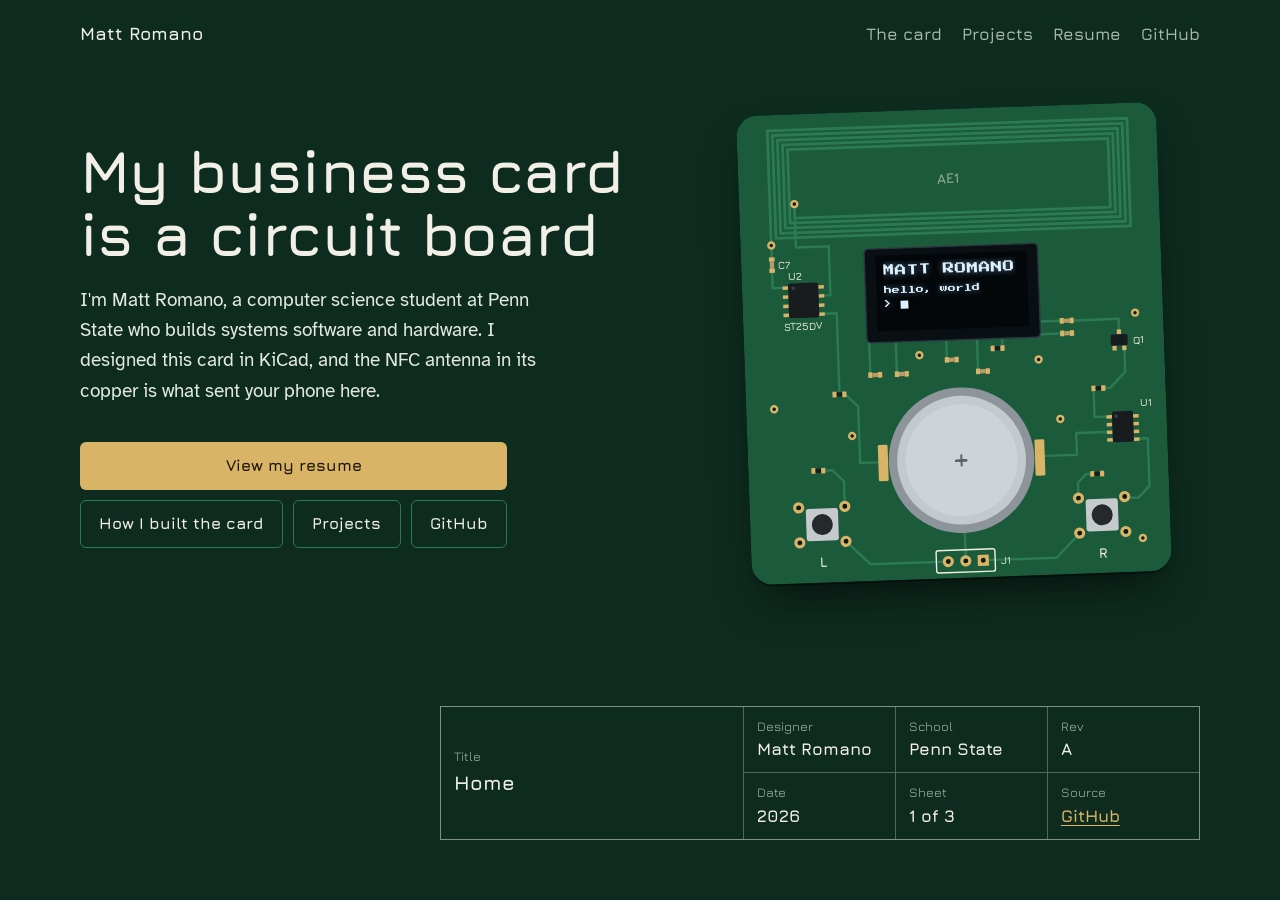
==== index.html @ 40fd9f84 "Added HTML/CSS files for page" ====
<!doctype html>
<html lang="en">
<head>
<meta charset="utf-8">
<meta name="viewport" content="width=device-width, initial-scale=1">
<title>Matt Romano | PCB Business Card</title>
<meta name="description" content="Matt Romano, computer science at Penn State. This site is linked from the NFC tag on a business card he designed in KiCad.">
<meta name="theme-color" content="#0E2B1F">
<meta property="og:title" content="Matt Romano | PCB Business Card">
<meta property="og:description" content="A business card that is also a working circuit board, designed in KiCad.">
<meta property="og:type" content="website">
<link rel="icon" href="data:image/svg+xml,%3Csvg xmlns='http://www.w3.org/2000/svg' viewBox='0 0 32 32'%3E%3Crect width='32' height='32' rx='6' fill='%231B5A3B'/%3E%3Ccircle cx='16' cy='16' r='8' fill='none' stroke='%23D9B466' stroke-width='4'/%3E%3C/svg%3E">
<link rel="preconnect" href="https://fonts.googleapis.com">
<link rel="preconnect" href="https://fonts.gstatic.com" crossorigin>
<link href="https://fonts.googleapis.com/css2?family=Atkinson+Hyperlegible:wght@400;700&family=Jura:wght@500;600;700&family=Press+Start+2P&display=swap" rel="stylesheet">
<link rel="stylesheet" href="style.css">
</head>
<body>

<header class="wrap site-head">
  <a class="brand" href="index.html" aria-current="page">Matt Romano</a>
  <nav aria-label="Pages">
    <a href="build.html">The card</a>
    <a href="projects.html">Projects</a>
    <a href="resume.pdf" target="_blank" rel="noopener">Resume</a>
    <!-- TODO: replace YOUR-USERNAME on every page -->
    <a href="https://github.com/YOUR-USERNAME">GitHub</a>
  </nav>
</header>

<main class="wrap hero">
  <div class="hero-text">
    <h1>My business card is a circuit board</h1>
    <p class="lede">I'm Matt Romano, a computer science student at Penn State who builds systems software and hardware. I designed this card in KiCad, and the NFC antenna in its copper is what sent your phone here.</p>
  </div>

  <div class="hero-card">
    <!-- Stylized drawing based on the KiCad layout (images/pcb-layout.png) -->
    <div class="board">
      <div class="face">
        <svg class="pcb-svg" viewBox="0 0 600 670" role="img" aria-label="Drawing of the card: a copper loop antenna across the top, an OLED screen in the middle, a coin cell below it, and two buttons in the bottom corners.">
          <defs>
            <g id="via"><circle r="6" fill="#D9B466"/><circle r="2.5" fill="#0B1A12"/></g>
            <g id="tht"><circle r="8" fill="#D9B466"/><circle r="3.5" fill="#0B1A12"/></g>
          </defs>

          <rect class="pcb" width="600" height="670" rx="30"/>

          <!-- Loop antenna AE1 -->
          <path class="coil" d="M44 186V22H558V176H51V29H551V169H58V36H544V162H65V43H537V155H72V50H530V148H79V128"/>
          <text class="silk lg faint" x="300" y="106" text-anchor="middle">AE1</text>

          <!-- Antenna to the NFC tag, through the tuning cap -->
          <path class="trace" d="M44 186V247H58"/>
          <path class="trace" d="M79 128V190H126V260H117"/>
          <use href="#via" x="44" y="186"/>
          <use href="#via" x="79" y="128"/>
          <rect class="pad" x="40" y="203" width="8" height="6"/>
          <rect class="cap" x="41" y="209" width="6" height="10"/>
          <rect class="pad" x="40" y="219" width="8" height="6"/>
          <text class="silk" x="52" y="220">C7</text>

          <!-- Other traces -->
          <path class="trace" d="M134 398V286H117"/>
          <path class="trace" d="M187 501H160V420L144 404"/>
          <path class="trace" d="M179 372V330"/>
          <path class="trace" d="M217 372V330"/>
          <path class="trace" d="M289 354V330"/>
          <path class="trace" d="M333 372V330"/>
          <path class="trace" d="M369 340V330"/>
          <path class="trace" d="M455 308H424"/>
          <path class="trace" d="M455 326H424"/>
          <path class="trace" d="M536 323V308H472"/>
          <path class="trace" d="M543 353V384L521 406H514"/>
          <path class="trace" d="M497 410V447H514"/>
          <path class="trace" d="M514 469H470V500H424"/>
          <path class="trace" d="M560 480H572V548L556 564H536"/>
          <path class="trace" d="M110 510H120L136 526V554"/>
          <path class="trace" d="M488 528H482L470 540V554"/>
          <path class="trace" d="M136 612L170 646H273"/>
          <path class="trace" d="M470 612L436 646H339"/>
          <path class="trace" d="M306 638V598"/>

          <!-- Vias -->
          <use href="#via" x="250" y="350"/>
          <use href="#via" x="420" y="362"/>
          <use href="#via" x="150" y="462"/>
          <use href="#via" x="40" y="420"/>
          <use href="#via" x="448" y="448"/>
          <use href="#via" x="560" y="300"/>
          <use href="#via" x="560" y="622"/>

          <!-- U2: ST25DV04KC NFC tag -->
          <g>
            <rect class="pad" x="58" y="245" width="8" height="5"/>
            <rect class="pad" x="58" y="258" width="8" height="5"/>
            <rect class="pad" x="58" y="271" width="8" height="5"/>
            <rect class="pad" x="58" y="284" width="8" height="5"/>
            <rect class="pad" x="109" y="245" width="8" height="5"/>
            <rect class="pad" x="109" y="258" width="8" height="5"/>
            <rect class="pad" x="109" y="271" width="8" height="5"/>
            <rect class="pad" x="109" y="284" width="8" height="5"/>
            <rect class="ic" x="66" y="241" width="43" height="50" rx="3"/>
            <circle class="pin1" cx="73" cy="248" r="2.5"/>
            <text class="silk" x="66" y="236">U2</text>
            <text class="silk" x="58" y="308">ST25DV</text>
          </g>

          <!-- DS1: OLED -->
          <rect class="oled-glass" x="176" y="196" width="248" height="134" rx="6"/>
          <rect class="oled-active" x="192" y="206" width="216" height="108" rx="2"/>

          <!-- Passives -->
          <g>
            <rect class="pad" x="176" y="372" width="6" height="8"/><rect class="cap" x="182" y="373" width="8" height="6"/><rect class="pad" x="190" y="372" width="6" height="8"/>
            <rect class="pad" x="214" y="372" width="6" height="8"/><rect class="cap" x="220" y="373" width="8" height="6"/><rect class="pad" x="228" y="372" width="6" height="8"/>
            <rect class="pad" x="286" y="354" width="6" height="8"/><rect class="cap" x="292" y="355" width="8" height="6"/><rect class="pad" x="300" y="354" width="6" height="8"/>
            <rect class="pad" x="330" y="372" width="6" height="8"/><rect class="cap" x="336" y="373" width="8" height="6"/><rect class="pad" x="344" y="372" width="6" height="8"/>
            <rect class="pad" x="352" y="340" width="6" height="8"/><rect class="res" x="358" y="341" width="8" height="6"/><rect class="pad" x="366" y="340" width="6" height="8"/>
            <rect class="pad" x="452" y="304" width="6" height="8"/><rect class="cap" x="458" y="305" width="8" height="6"/><rect class="pad" x="466" y="304" width="6" height="8"/>
            <rect class="pad" x="452" y="322" width="6" height="8"/><rect class="cap" x="458" y="323" width="8" height="6"/><rect class="pad" x="466" y="322" width="6" height="8"/>
            <rect class="pad" x="124" y="398" width="6" height="8"/><rect class="res" x="130" y="399" width="8" height="6"/><rect class="pad" x="138" y="398" width="6" height="8"/>
            <rect class="pad" x="494" y="402" width="6" height="8"/><rect class="res" x="500" y="403" width="8" height="6"/><rect class="pad" x="508" y="402" width="6" height="8"/>
            <rect class="pad" x="90" y="506" width="6" height="8"/><rect class="res" x="96" y="507" width="8" height="6"/><rect class="pad" x="104" y="506" width="6" height="8"/>
            <rect class="pad" x="488" y="524" width="6" height="8"/><rect class="res" x="494" y="525" width="8" height="6"/><rect class="pad" x="502" y="524" width="6" height="8"/>
          </g>

          <!-- Q1 -->
          <g>
            <rect class="pad" x="533" y="323" width="6" height="7"/>
            <rect class="pad" x="526" y="346" width="6" height="7"/>
            <rect class="pad" x="540" y="346" width="6" height="7"/>
            <rect class="ic" x="524" y="330" width="24" height="16" rx="2"/>
            <text class="silk" x="555" y="344">Q1</text>
          </g>

          <!-- U1: CH32V003 -->
          <g>
            <rect class="pad" x="514" y="445" width="8" height="5"/>
            <rect class="pad" x="514" y="456" width="8" height="5"/>
            <rect class="pad" x="514" y="467" width="8" height="5"/>
            <rect class="pad" x="514" y="478" width="8" height="5"/>
            <rect class="pad" x="552" y="445" width="8" height="5"/>
            <rect class="pad" x="552" y="456" width="8" height="5"/>
            <rect class="pad" x="552" y="467" width="8" height="5"/>
            <rect class="pad" x="552" y="478" width="8" height="5"/>
            <rect class="ic" x="522" y="440" width="30" height="44" rx="3"/>
            <circle class="pin1" cx="528" cy="447" r="2.5"/>
            <text class="silk" x="563" y="434">U1</text>
          </g>

          <!-- Coin cell -->
          <g>
            <rect class="pad" x="186" y="476" width="14" height="52" rx="2"/>
            <rect class="pad" x="410" y="476" width="14" height="52" rx="2"/>
            <circle class="holder" cx="305" cy="502" r="104"/>
            <circle class="cell" cx="305" cy="502" r="92"/>
            <circle class="cell-top" cx="305" cy="502" r="80"/>
            <text class="cell-mark" x="305" y="516" text-anchor="middle">+</text>
          </g>

          <!-- SW1 (L) and SW2 (R) -->
          <g>
            <use href="#tht" x="70" y="562"/><use href="#tht" x="136" y="562"/>
            <use href="#tht" x="70" y="612"/><use href="#tht" x="136" y="612"/>
            <rect class="sw-body" x="80" y="564" width="46" height="46" rx="4"/>
            <circle class="sw-cap" cx="103" cy="587" r="15"/>
            <text class="silk lg" x="103" y="648" text-anchor="middle">L</text>
          </g>
          <g>
            <use href="#tht" x="470" y="562"/><use href="#tht" x="536" y="562"/>
            <use href="#tht" x="470" y="612"/><use href="#tht" x="536" y="612"/>
            <rect class="sw-body" x="480" y="564" width="46" height="46" rx="4"/>
            <circle class="sw-cap" cx="503" cy="587" r="15"/>
            <text class="silk lg" x="503" y="648" text-anchor="middle">R</text>
          </g>

          <!-- J1: programming header -->
          <g>
            <rect class="silk-line" x="264" y="630" width="84" height="32" rx="3"/>
            <use href="#tht" x="281" y="646"/>
            <use href="#tht" x="306" y="646"/>
            <rect class="pad" x="323" y="638" width="16" height="16" rx="1"/>
            <circle class="hole" cx="331" cy="646" r="3.5"/>
            <text class="silk" x="356" y="652">J1</text>
          </g>
        </svg>

        <div class="oled" aria-hidden="true">
          <span class="ol ol-big" style="--n:11; --d:0.4s">MATT ROMANO</span>
          <span class="ol ol-small" style="--n:12; --d:1.35s">hello, world</span>
          <span class="ol ol-small" style="--n:3; --d:2.25s">&gt; <span class="cursor"></span></span>
        </div>
      </div>
    </div>
  </div>

  <div class="actions">
    <!-- Put your master resume in the repo root as resume.pdf -->
    <a class="btn btn-pad" href="resume.pdf" target="_blank" rel="noopener">View my resume</a>
    <a class="btn btn-line" href="build.html">How I built the card</a>
    <a class="btn btn-line" href="projects.html">Projects</a>
    <a class="btn btn-line" href="https://github.com/YOUR-USERNAME">GitHub</a>
  </div>
</main>

<footer class="wrap titleblock">
  <dl>
    <div class="tb-title"><dt>Title</dt><dd>Home</dd></div>
    <div><dt>Designer</dt><dd>Matt Romano</dd></div>
    <div><dt>School</dt><dd>Penn State</dd></div>
    <div><dt>Rev</dt><dd>A</dd></div>
    <div><dt>Date</dt><dd>2026</dd></div>
    <div><dt>Sheet</dt><dd>1 of 3</dd></div>
    <div><dt>Source</dt><dd><a href="https://github.com/YOUR-USERNAME">GitHub</a></dd></div>
  </dl>
</footer>

</body>
</html>
---- style.css ----
/* ---------- Tokens ----------
   Change --mask to match your board's soldermask color
   (black #16191B, blue #1C3F73, purple #4B2A6B, red #7A1F1F, etc.) */
:root {
  --bg: #0E2B1F;          /* page: dark substrate */
  --bg-raised: #123726;   /* alternate sections */
  --mask: #1B5A3B;        /* soldermask on the card */
  --trace: #2C7A53;       /* copper under mask */
  --line: rgba(44, 122, 83, 0.7);
  --silk: #F1EFE6;        /* silkscreen white, headings */
  --text: #E3E9E2;        /* body text */
  --text-dim: #A9BCAE;    /* secondary text */
  --gold: #D9B466;        /* ENIG pads, links */
  --oled: #04070A;
  --oled-px: #DDF1FF;

  --font-silk: "Jura", system-ui, sans-serif;
  --font-body: "Atkinson Hyperlegible", system-ui, sans-serif;
  --font-px: "Press Start 2P", ui-monospace, monospace;
  color-scheme: dark;
}

*, *::before, *::after { box-sizing: border-box; }
html { scroll-behavior: smooth; }
body {
  margin: 0;
  background: var(--bg);
  color: var(--text);
  font-family: var(--font-body);
  font-size: 1.0625rem;
  line-height: 1.6;
  -webkit-font-smoothing: antialiased;
}
img { display: block; max-width: 100%; height: auto; }
a { color: var(--gold); text-underline-offset: 0.2em; }
a:hover { color: var(--silk); }
:focus-visible { outline: 2px solid var(--gold); outline-offset: 3px; border-radius: 4px; }
h1, h2, h3 { font-family: var(--font-silk); color: var(--silk); text-wrap: balance; }
p { max-width: 62ch; }

.wrap { width: min(1120px, 100% - 2rem); margin-inline: auto; }

/* ---------- Header ---------- */
.site-head {
  display: flex; flex-wrap: wrap; align-items: baseline; justify-content: space-between;
  gap: 0.5rem 1.5rem; padding-block: 1.25rem;
}
.brand {
  font-family: var(--font-silk); font-weight: 700; font-size: 1.125rem;
  color: var(--silk); text-decoration: none;
}
.site-head nav { display: flex; flex-wrap: wrap; gap: 0.25rem 1.25rem; font-family: var(--font-silk); font-weight: 600; }
.site-head nav a { color: var(--text-dim); text-decoration: none; }
.site-head nav a:hover { color: var(--gold); }
.site-head nav a[aria-current="page"] { color: var(--silk); text-decoration: underline; text-decoration-color: var(--gold); text-decoration-thickness: 2px; }

/* ---------- Buttons ---------- */
.btn {
  display: inline-flex; align-items: center; justify-content: center; min-height: 48px;
  padding: 0.6rem 1.15rem; border-radius: 6px;
  font-family: var(--font-silk); font-weight: 700; font-size: 1rem; text-align: center;
  text-decoration: none; color: var(--silk);
}
.btn-pad { background: var(--gold); color: #1D1606; }
.btn-pad:hover { background: #E8C77E; color: #1D1606; }
.btn-line { border: 1.5px solid var(--trace); }
.btn-line:hover { border-color: var(--gold); color: var(--gold); }

/* ---------- Landing hero ---------- */
.hero {
  display: grid; gap: 2rem; padding-block: 1rem 3.5rem;
  grid-template-areas: "text" "card" "actions";
}
.hero-text { grid-area: text; }
.hero-card { grid-area: card; }
.hero .actions { grid-area: actions; }
.hero h1 {
  font-weight: 700; font-size: clamp(2.25rem, 1.4rem + 3.6vw, 3.75rem);
  line-height: 1.05; letter-spacing: -0.01em; margin: 0 0 1.25rem;
}
.lede { font-size: 1.1875rem; margin: 0; max-width: 40ch; }

.actions { display: grid; grid-template-columns: 1fr 1fr; gap: 0.625rem; align-content: start; }
.actions .btn-pad, .actions .btn-pad + .btn { grid-column: 1 / -1; }

/* ---------- The card drawing ---------- */
.board { width: 100%; max-width: 420px; margin-inline: auto; }
.face {
  position: relative; aspect-ratio: 600 / 670;
  container-type: inline-size;
  border-radius: 5% / 4.478%;
  box-shadow: 0 24px 44px -14px rgba(0, 0, 0, 0.6), 0 2px 0 rgba(0, 0, 0, 0.35);
}
.pcb-svg { display: block; width: 100%; height: 100%; }

.pcb { fill: var(--mask); }
.coil, .trace { fill: none; stroke: var(--trace); stroke-linecap: round; stroke-linejoin: round; }
.coil { stroke-width: 4; }
.trace { stroke-width: 3.5; }
.pad { fill: var(--gold); }
.hole { fill: #0B1A12; }
.ic { fill: #191C1E; }
.pin1 { fill: #3B4146; }
.cap { fill: #B79A6A; }
.res { fill: #1A1D1F; }
.sw-body { fill: #C5CACD; }
.sw-cap { fill: #25292C; }
.holder { fill: #8E959A; }
.cell { fill: #C3C9CD; }
.cell-top { fill: #CDD3D7; }
.cell-mark { fill: #5B6267; font-family: var(--font-silk); font-weight: 700; font-size: 40px; }
.oled-glass { fill: #0A0F13; stroke: #2B3640; stroke-width: 2; }
.oled-active { fill: var(--oled); }
.silk { fill: var(--silk); font-family: var(--font-silk); font-weight: 600; font-size: 15px; }
.silk.lg { font-size: 20px; font-weight: 700; }
.silk.faint { fill-opacity: 0.55; }
.silk-line { fill: none; stroke: var(--silk); stroke-width: 2; }

/* OLED text, laid over the active area of the drawing */
.oled {
  position: absolute;
  left: 32%; top: 30.746%; width: 36%; height: 16.119%;
  padding: 1.5cqw 1.7cqw;
  font-family: var(--font-px); color: var(--oled-px);
  text-shadow: 0 0 0.45em rgba(150, 210, 255, 0.55);
  line-height: 1.7;
}
.ol {
  display: block; overflow: hidden; white-space: nowrap;
  width: calc(var(--n) * 1ch);
  animation: type calc(var(--n) * 75ms) steps(var(--n)) var(--d, 0s) both;
}
.ol-big { font-size: 2.75cqw; margin-bottom: 0.8cqw; }
.ol-small { font-size: 1.9cqw; }
.cursor {
  display: inline-block; width: 1ch; height: 1em; vertical-align: -0.1em;
  background: var(--oled-px); animation: blink 1s steps(1) 2.4s infinite;
}
@keyframes type { from { width: 0; } }
@keyframes blink { 50% { opacity: 0; } }

/* ---------- Inner pages ---------- */
.page-head { padding-block: 1.5rem 1rem; }
.page-head h1 { font-weight: 700; font-size: clamp(2rem, 1.3rem + 3vw, 3.25rem); line-height: 1.08; margin: 0 0 0.75rem; }
.page-head .intro { margin: 0; color: var(--text-dim); font-size: 1.125rem; }
.page-head .btn { margin-top: 1.5rem; }

.section { padding-block: clamp(3rem, 2rem + 4vw, 5rem); }
.section.raised { background: var(--bg-raised); }
.section h2 { font-weight: 700; font-size: clamp(1.625rem, 1.2rem + 1.5vw, 2.25rem); line-height: 1.15; margin: 0 0 0.75rem; }

/* Build steps: a trace running down with a via at each step */
.steps { list-style: none; margin: 0; padding: 0; position: relative; counter-reset: step; }
.steps::before {
  content: ""; position: absolute; left: 17px; top: 0.75rem; bottom: 0.75rem;
  width: 4px; border-radius: 2px; background: var(--trace);
}
.step { position: relative; padding-left: 3.75rem; display: grid; gap: 1.25rem; margin-bottom: 3.5rem; counter-increment: step; }
.step:last-child { margin-bottom: 0; }
.step::before {
  content: counter(step);
  position: absolute; left: 0; top: 0; width: 38px; height: 38px;
  display: grid; place-items: center;
  border: 4px solid var(--gold); border-radius: 50%; background: var(--bg);
  font-family: var(--font-silk); font-weight: 700; color: var(--silk);
}
.step h3 { font-weight: 700; font-size: 1.375rem; line-height: 1.2; margin: 0.2rem 0 0.5rem; }
.step p { margin: 0 0 0.75rem; }

.shot { margin: 0; }
.shot img { width: 100%; border-radius: 8px; }
.shot figcaption { margin-top: 0.5rem; color: var(--text-dim); font-size: 0.9375rem; }
.ph {
  aspect-ratio: 16 / 10; display: grid; place-items: center; padding: 1rem; text-align: center;
  border: 2px dashed var(--trace); border-radius: 8px; background: rgba(0, 0, 0, 0.14);
  color: var(--text-dim); font-family: var(--font-silk); font-weight: 600;
}
.todo { color: var(--gold); border-bottom: 1px dashed currentColor; }

/* Specs */
.specs { margin: 1.5rem 0 0; display: grid; border-top: 2px solid var(--trace); }
.specs div { display: flex; justify-content: space-between; gap: 1rem; padding: 0.8rem 0; border-bottom: 1px solid var(--line); }
.specs dt { color: var(--text-dim); }
.specs dd { margin: 0; color: var(--silk); font-weight: 700; text-align: right; }

/* Photos */
.gallery { list-style: none; margin: 1.5rem 0 0; padding: 0; display: grid; gap: 1.25rem; }
.gallery .ph { aspect-ratio: 4 / 3; }

/* Projects */
.projects { list-style: none; margin: 2rem 0 0; padding: 0; border-bottom: 1px solid var(--line); }
.project { display: grid; gap: 0.5rem 3rem; padding-block: 1.75rem; border-top: 1px solid var(--line); }
.project h2 { font-weight: 700; font-size: 1.5rem; line-height: 1.2; margin: 0; }
.project .meta { margin: 0.35rem 0 0; font-family: var(--font-silk); font-weight: 600; color: var(--gold); font-size: 0.9375rem; }
.project p { margin: 0 0 0.75rem; }
.project .more { font-family: var(--font-silk); font-weight: 700; }

/* Footer as a KiCad title block */
.titleblock { padding-block: 3rem 2.5rem; }
.titleblock dl {
  margin: 0; display: grid; grid-template-columns: repeat(2, minmax(0, 1fr));
  gap: 1px; background: rgba(241, 239, 230, 0.3); border: 1px solid rgba(241, 239, 230, 0.3);
}
.titleblock dl > div { background: var(--bg); padding: 0.55rem 0.8rem; }
.titleblock .tb-title { grid-column: 1 / -1; }
.titleblock dt { font-family: var(--font-silk); font-size: 0.8125rem; color: var(--text-dim); }
.titleblock dd { margin: 0; font-family: var(--font-silk); font-weight: 700; color: var(--silk); }
.titleblock .tb-title dd { font-size: 1.25rem; }

/* ---------- Wider screens ---------- */
@media (min-width: 700px) {
  .actions { grid-template-columns: repeat(3, max-content); justify-content: start; }
  .actions .btn-pad + .btn { grid-column: auto; }
  .specs { grid-template-columns: 1fr 1fr; column-gap: 3rem; }
  .gallery { grid-template-columns: repeat(3, 1fr); }
  .project { grid-template-columns: minmax(0, 1fr) minmax(0, 1.7fr); }
  .titleblock dl { grid-template-columns: 2fr repeat(3, minmax(0, 1fr)); max-width: 760px; margin-left: auto; }
  .titleblock .tb-title { grid-column: auto; grid-row: span 2; display: flex; flex-direction: column; justify-content: center; }
}
@media (min-width: 900px) {
  .hero {
    grid-template-columns: minmax(0, 1.15fr) minmax(0, 1fr);
    grid-template-areas: "text card" "actions card";
    column-gap: 4rem; row-gap: 2.25rem; padding-block: 2.5rem 5rem;
  }
  .hero-text { align-self: end; }
  .board { transform: rotate(-2deg); }
  .step { grid-template-columns: minmax(0, 5fr) minmax(0, 6fr); gap: 2.5rem; align-items: start; }
}

@media (prefers-reduced-motion: reduce) {
  html { scroll-behavior: auto; }
  .ol, .cursor { animation: none; }
}
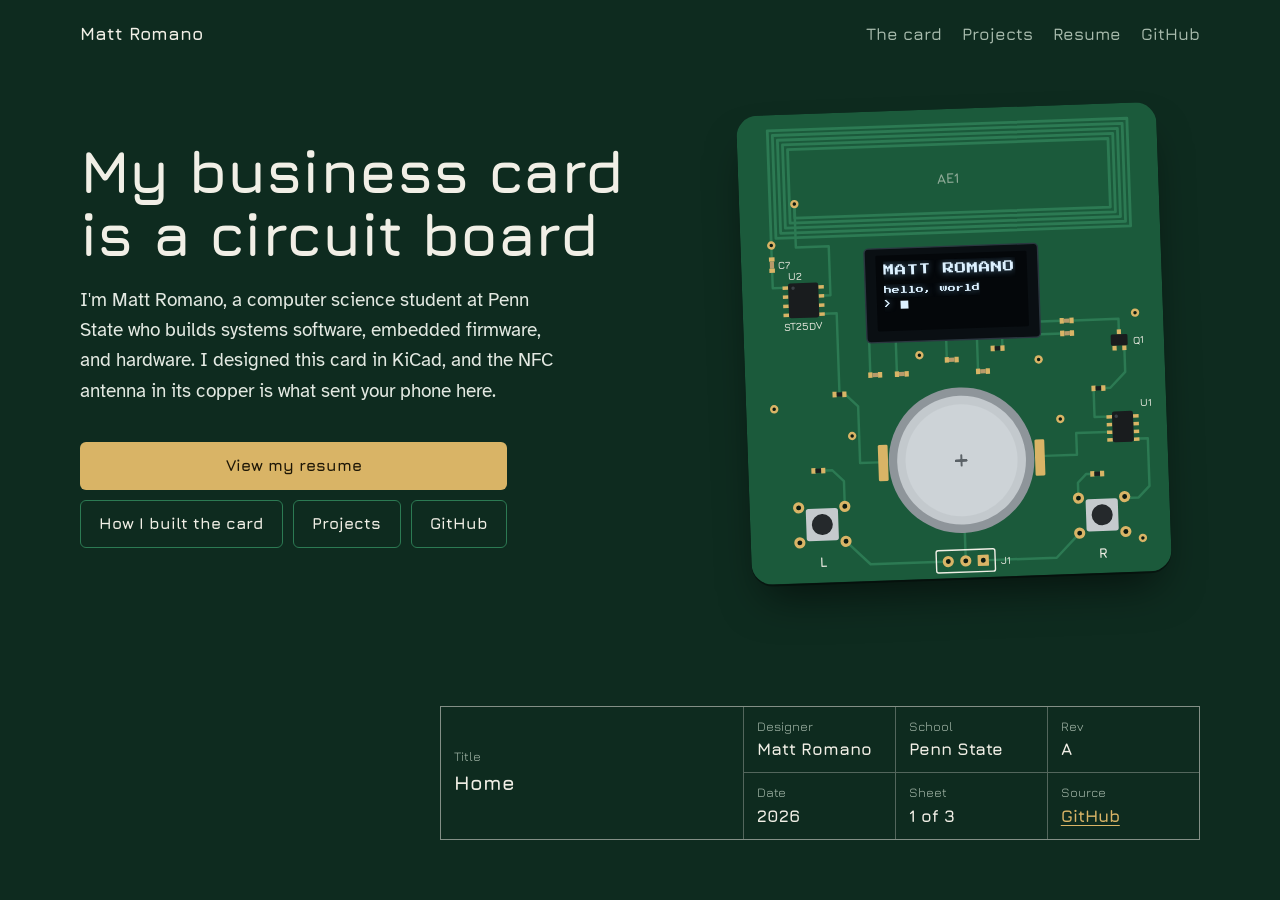
==== commit a1320357: "Updated html files for projects page. Resume also viewable" ====
--- a/index.html
+++ b/index.html
@@ -22,16 +22,15 @@
   <nav aria-label="Pages">
     <a href="build.html">The card</a>
     <a href="projects.html">Projects</a>
-    <a href="resume.pdf" target="_blank" rel="noopener">Resume</a>
-    <!-- TODO: replace YOUR-USERNAME on every page -->
-    <a href="https://github.com/YOUR-USERNAME">GitHub</a>
+    <a href="Matt_Romano_Resume.pdf" target="_blank" rel="noopener">Resume</a>
+    <a href="https://github.com/MatthewDRomano">GitHub</a>
   </nav>
 </header>
 
 <main class="wrap hero">
   <div class="hero-text">
     <h1>My business card is a circuit board</h1>
-    <p class="lede">I'm Matt Romano, a computer science student at Penn State who builds systems software and hardware. I designed this card in KiCad, and the NFC antenna in its copper is what sent your phone here.</p>
+    <p class="lede">I'm Matt Romano, a computer science student at Penn State who builds systems software, embedded firmware, and hardware. I designed this card in KiCad, and the NFC antenna in its copper is what sent your phone here.</p>
   </div>
 
   <div class="hero-card">
@@ -196,11 +195,10 @@
   </div>
 
   <div class="actions">
-    <!-- Put your master resume in the repo root as resume.pdf -->
-    <a class="btn btn-pad" href="resume.pdf" target="_blank" rel="noopener">View my resume</a>
+    <a class="btn btn-pad" href="Matt_Romano_Resume.pdf" target="_blank" rel="noopener">View my resume</a>
     <a class="btn btn-line" href="build.html">How I built the card</a>
     <a class="btn btn-line" href="projects.html">Projects</a>
-    <a class="btn btn-line" href="https://github.com/YOUR-USERNAME">GitHub</a>
+    <a class="btn btn-line" href="https://github.com/MatthewDRomano">GitHub</a>
   </div>
 </main>
 
@@ -212,7 +210,7 @@
     <div><dt>Rev</dt><dd>A</dd></div>
     <div><dt>Date</dt><dd>2026</dd></div>
     <div><dt>Sheet</dt><dd>1 of 3</dd></div>
-    <div><dt>Source</dt><dd><a href="https://github.com/YOUR-USERNAME">GitHub</a></dd></div>
+    <div><dt>Source</dt><dd><a href="https://github.com/MatthewDRomano">GitHub</a></dd></div>
   </dl>
 </footer>
 
